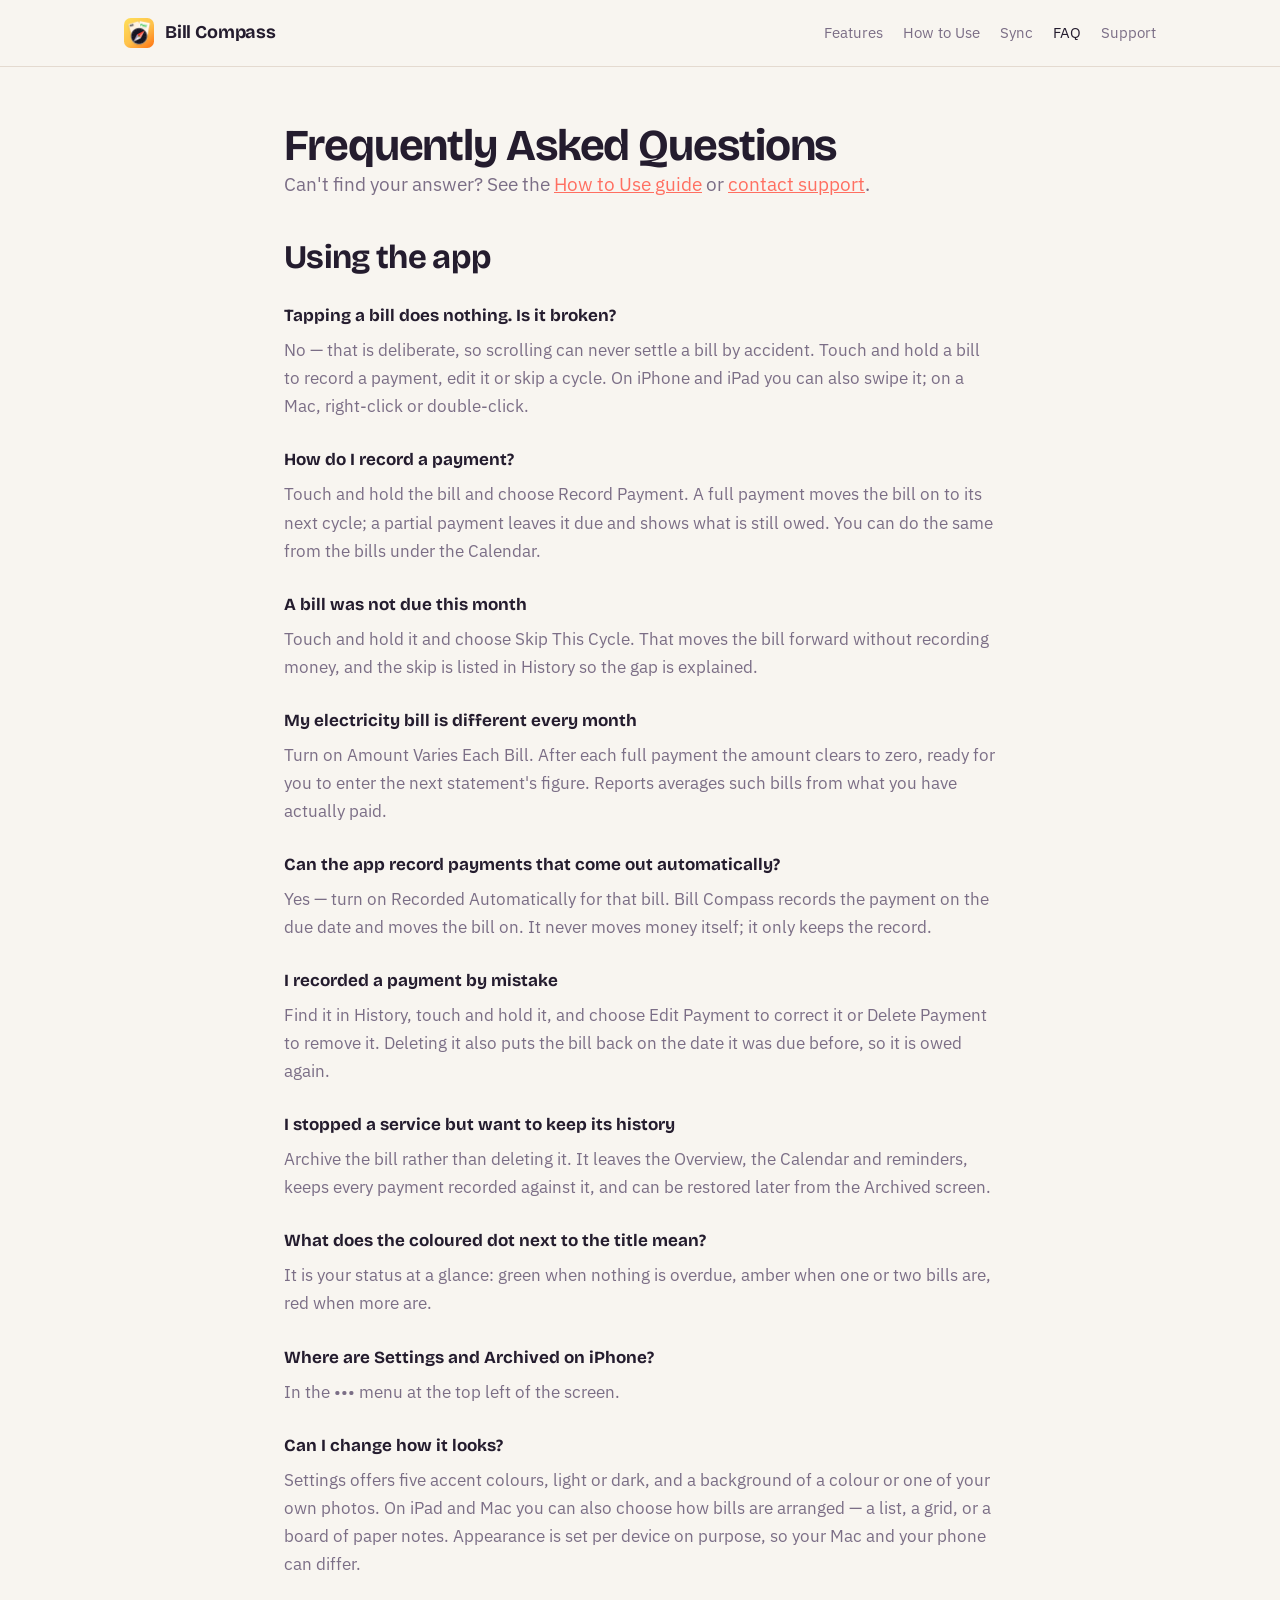
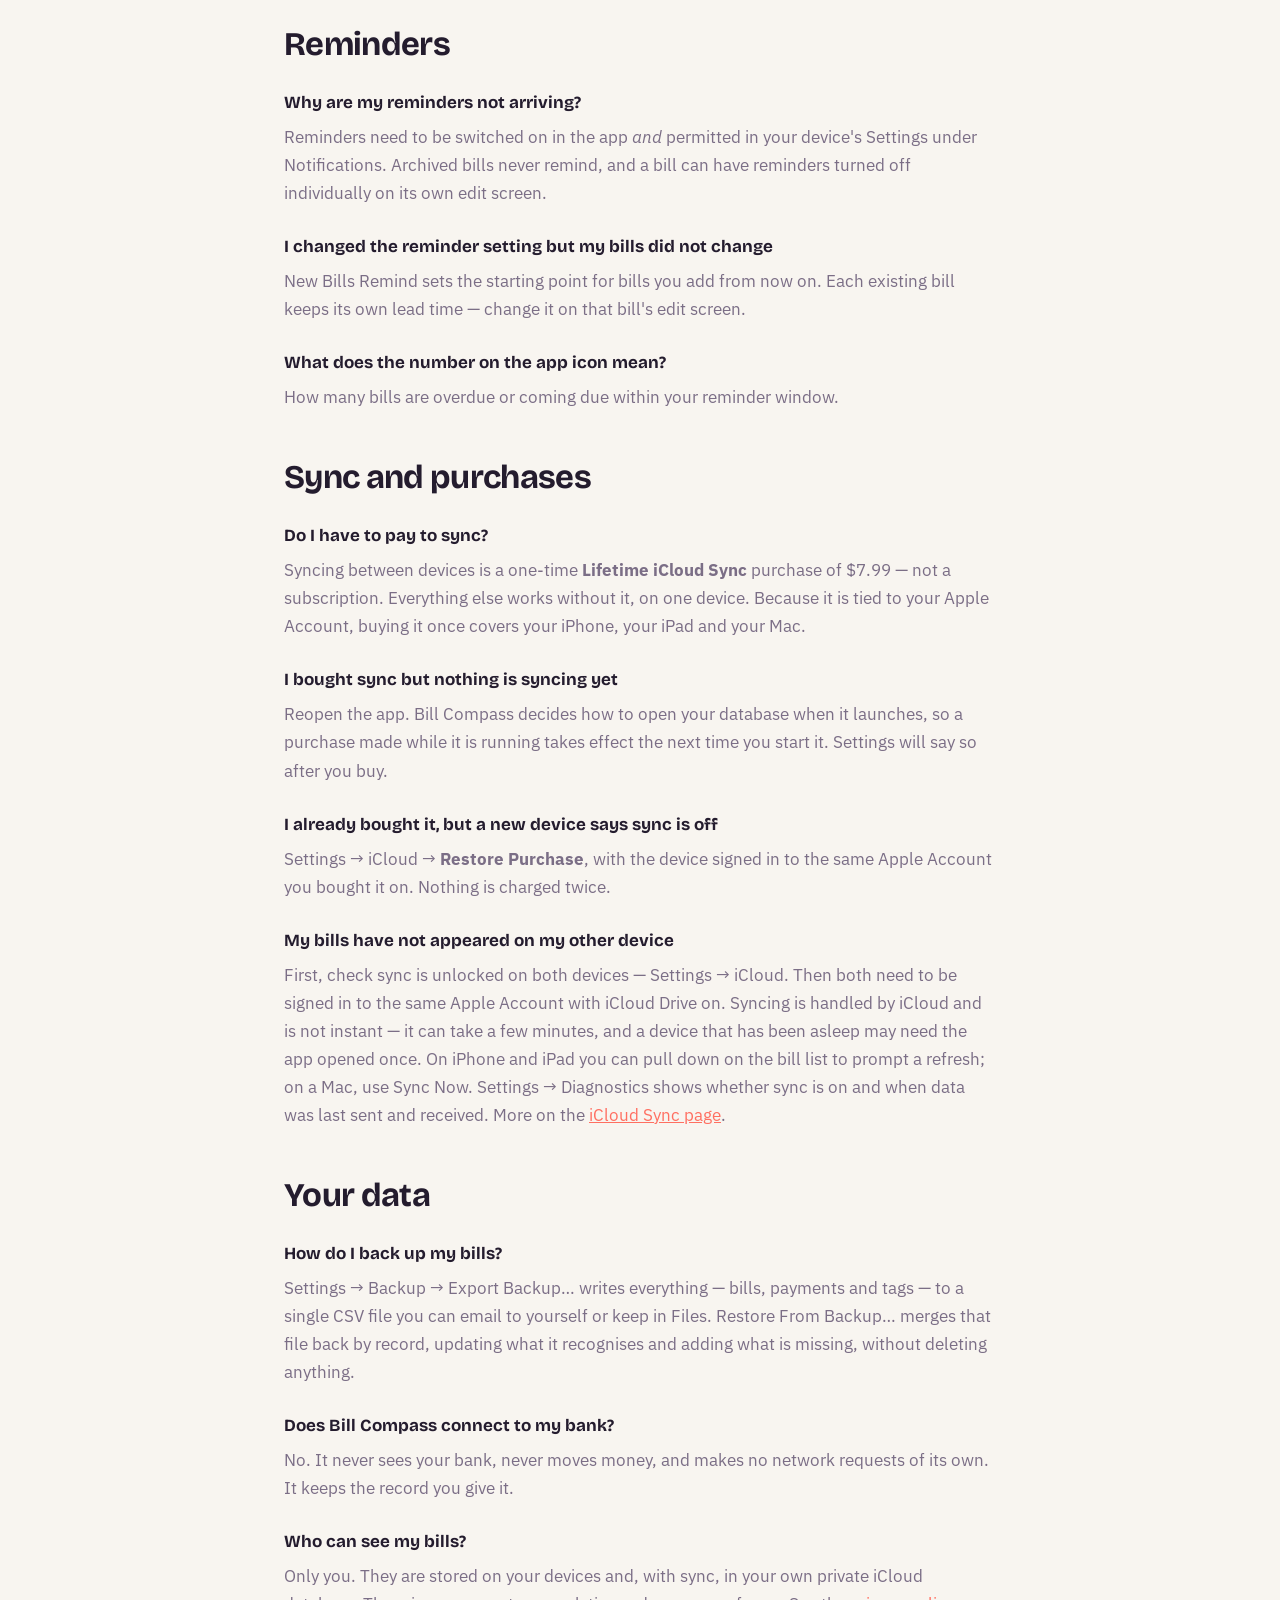
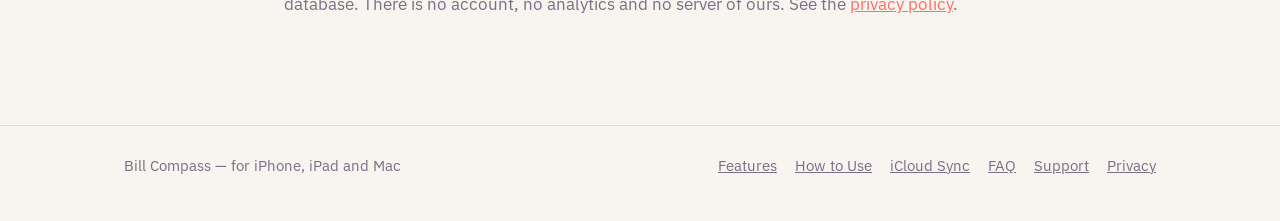
==== faq.html @ 71367f44 "Expand the site into a full product site with a How to Use guide Adds four pages beside the product," ====
<!doctype html>
<html lang="en">
<head>
<meta charset="utf-8">
<meta name="viewport" content="width=device-width, initial-scale=1">
<title>FAQ — Bill Compass</title>
<meta name="description" content="Answers to common Bill Compass questions: recording payments, reminders, iCloud sync and purchases, backups and privacy.">
<link rel="icon" href="assets/icon.png">
<link rel="preconnect" href="https://fonts.googleapis.com">
<link rel="preconnect" href="https://fonts.gstatic.com" crossorigin>
<link rel="stylesheet" href="https://fonts.googleapis.com/css2?family=Bricolage+Grotesque:opsz,wght@12..96,700&family=IBM+Plex+Mono:wght@400&family=IBM+Plex+Sans:wght@400;500&display=swap">
<link rel="stylesheet" href="style.css">
</head>
<body>
<header class="topbar"><div class="wrap">
  <a class="brand" href="index.html"><img src="assets/icon.png" alt=""> Bill Compass</a>
  <nav><a href="features.html">Features</a><a href="guide.html">How to Use</a><a href="sync.html">Sync</a><a href="faq.html" aria-current="page">FAQ</a><a href="support.html">Support</a></nav>
</div></header>
<section><div class="wrap">
  <h1 style="font-size:clamp(30px,5.5vw,44px);margin-top:0">Frequently Asked Questions</h1>
  <p class="lead">Can't find your answer? See the <a href="guide.html">How to Use guide</a> or <a href="support.html">contact support</a>.</p>

  <h2 style="margin-top:40px">Using the app</h2>
  <dl>
    <dt>Tapping a bill does nothing. Is it broken?</dt>
    <dd>No — that is deliberate, so scrolling can never settle a bill by accident. Touch and hold a bill to record a payment, edit it or skip a cycle. On iPhone and iPad you can also swipe it; on a Mac, right-click or double-click.</dd>

    <dt>How do I record a payment?</dt>
    <dd>Touch and hold the bill and choose Record Payment. A full payment moves the bill on to its next cycle; a partial payment leaves it due and shows what is still owed. You can do the same from the bills under the Calendar.</dd>

    <dt>A bill was not due this month</dt>
    <dd>Touch and hold it and choose Skip This Cycle. That moves the bill forward without recording money, and the skip is listed in History so the gap is explained.</dd>

    <dt>My electricity bill is different every month</dt>
    <dd>Turn on Amount Varies Each Bill. After each full payment the amount clears to zero, ready for you to enter the next statement's figure. Reports averages such bills from what you have actually paid.</dd>

    <dt>Can the app record payments that come out automatically?</dt>
    <dd>Yes — turn on Recorded Automatically for that bill. Bill Compass records the payment on the due date and moves the bill on. It never moves money itself; it only keeps the record.</dd>

    <dt>I recorded a payment by mistake</dt>
    <dd>Find it in History, touch and hold it, and choose Edit Payment to correct it or Delete Payment to remove it. Deleting it also puts the bill back on the date it was due before, so it is owed again.</dd>

    <dt>I stopped a service but want to keep its history</dt>
    <dd>Archive the bill rather than deleting it. It leaves the Overview, the Calendar and reminders, keeps every payment recorded against it, and can be restored later from the Archived screen.</dd>

    <dt>What does the coloured dot next to the title mean?</dt>
    <dd>It is your status at a glance: green when nothing is overdue, amber when one or two bills are, red when more are.</dd>

    <dt>Where are Settings and Archived on iPhone?</dt>
    <dd>In the ••• menu at the top left of the screen.</dd>

    <dt>Can I change how it looks?</dt>
    <dd>Settings offers five accent colours, light or dark, and a background of a colour or one of your own photos. On iPad and Mac you can also choose how bills are arranged — a list, a grid, or a board of paper notes. Appearance is set per device on purpose, so your Mac and your phone can differ.</dd>
  </dl>

  <h2 style="margin-top:48px">Reminders</h2>
  <dl>
    <dt>Why are my reminders not arriving?</dt>
    <dd>Reminders need to be switched on in the app <em>and</em> permitted in your device's Settings under Notifications. Archived bills never remind, and a bill can have reminders turned off individually on its own edit screen.</dd>

    <dt>I changed the reminder setting but my bills did not change</dt>
    <dd>New Bills Remind sets the starting point for bills you add from now on. Each existing bill keeps its own lead time — change it on that bill's edit screen.</dd>

    <dt>What does the number on the app icon mean?</dt>
    <dd>How many bills are overdue or coming due within your reminder window.</dd>
  </dl>

  <h2 style="margin-top:48px">Sync and purchases</h2>
  <dl>
    <dt>Do I have to pay to sync?</dt>
    <dd>Syncing between devices is a one-time <b>Lifetime iCloud Sync</b> purchase of $7.99 — not a subscription. Everything else works without it, on one device. Because it is tied to your Apple Account, buying it once covers your iPhone, your iPad and your Mac.</dd>

    <dt>I bought sync but nothing is syncing yet</dt>
    <dd>Reopen the app. Bill Compass decides how to open your database when it launches, so a purchase made while it is running takes effect the next time you start it. Settings will say so after you buy.</dd>

    <dt>I already bought it, but a new device says sync is off</dt>
    <dd>Settings → iCloud → <b>Restore Purchase</b>, with the device signed in to the same Apple Account you bought it on. Nothing is charged twice.</dd>

    <dt>My bills have not appeared on my other device</dt>
    <dd>First, check sync is unlocked on both devices — Settings → iCloud. Then both need to be signed in to the same Apple Account with iCloud Drive on. Syncing is handled by iCloud and is not instant — it can take a few minutes, and a device that has been asleep may need the app opened once. On iPhone and iPad you can pull down on the bill list to prompt a refresh; on a Mac, use Sync Now. Settings → Diagnostics shows whether sync is on and when data was last sent and received. More on the <a href="sync.html">iCloud Sync page</a>.</dd>
  </dl>

  <h2 style="margin-top:48px">Your data</h2>
  <dl>
    <dt>How do I back up my bills?</dt>
    <dd>Settings → Backup → Export Backup… writes everything — bills, payments and tags — to a single CSV file you can email to yourself or keep in Files. Restore From Backup… merges that file back by record, updating what it recognises and adding what is missing, without deleting anything.</dd>

    <dt>Does Bill Compass connect to my bank?</dt>
    <dd>No. It never sees your bank, never moves money, and makes no network requests of its own. It keeps the record you give it.</dd>

    <dt>Who can see my bills?</dt>
    <dd>Only you. They are stored on your devices and, with sync, in your own private iCloud database. There is no account, no analytics and no server of ours. See the <a href="privacy.html">privacy policy</a>.</dd>
  </dl>
</div></section>
<footer><div class="wrap">
  <span>Bill Compass — for iPhone, iPad and Mac</span>
  <nav><a href="features.html">Features</a><a href="guide.html">How to Use</a><a href="sync.html">iCloud Sync</a><a href="faq.html">FAQ</a><a href="support.html">Support</a><a href="privacy.html">Privacy</a></nav>
</div></footer>
</body>
</html>
---- style.css ----
/* Bill Compass — site styles.
   The palette is the app's own: SurfaceBackground, SurfaceCard, the coral
   accent and SignalGreen, so the site and the app agree about colour. */
:root {
  --ground:#F8F5F0; --card:#FFFDFA; --ink:#241C2E; --muted:#7B6E86;
  --hair:#E4DAD0; --accent:#FF6F61; --gold:#C98A12; --green:#0B8F27;
  --display:"Bricolage Grotesque","Trebuchet MS",sans-serif;
  --body:"IBM Plex Sans",-apple-system,BlinkMacSystemFont,"Segoe UI",sans-serif;
  --mono:"IBM Plex Mono",ui-monospace,"SF Mono",monospace;
}
@media (prefers-color-scheme:dark){
  :root{ --ground:#141520; --card:#1E2030; --ink:#F2ECE4; --muted:#9E94AE;
         --hair:#2E3044; --accent:#FF8A75; --gold:#FFC24B; --green:#28E14F; }
}
*{box-sizing:border-box}
html{-webkit-text-size-adjust:100%}
body{margin:0;background:var(--ground);color:var(--ink);font-family:var(--body);
     font-size:17px;line-height:1.65;-webkit-font-smoothing:antialiased}
.wrap{max-width:760px;margin:0 auto;padding:0 24px}
a{color:var(--accent)}
a:focus-visible,summary:focus-visible{outline:2px solid var(--accent);outline-offset:3px;border-radius:4px}

.topbar{border-bottom:1px solid var(--hair)}
.topbar .wrap{display:flex;align-items:center;justify-content:space-between;gap:20px;
              padding-top:18px;padding-bottom:18px}
.brand{display:flex;align-items:center;gap:11px;font-family:var(--display);
       font-weight:700;font-size:18px;color:var(--ink);text-decoration:none;letter-spacing:-.01em}
.brand img{width:30px;height:30px;border-radius:22.37%;display:block}
.topbar nav{display:flex;gap:20px;font-size:15px}
.topbar nav a{color:var(--muted);text-decoration:none}
.topbar nav a:hover,.topbar nav a[aria-current]{color:var(--ink)}

.hero{text-align:center;padding:64px 0 8px}
.hero img.icon{width:128px;height:128px;border-radius:22.37%;
  box-shadow:0 2px 6px rgba(40,20,50,.18),0 24px 48px -24px rgba(40,20,50,.45)}
h1{font-family:var(--display);font-weight:700;letter-spacing:-.025em;line-height:1.04;
   font-size:clamp(34px,6.5vw,54px);margin:26px 0 0;text-wrap:balance}
.tagline{margin:16px auto 0;max-width:34ch;color:var(--muted);font-size:19px}
.platforms{margin:24px 0 0;font-family:var(--mono);font-size:12.5px;letter-spacing:.1em;
           text-transform:uppercase;color:var(--muted)}
.storenote{display:inline-block;margin-top:28px;padding:9px 18px;border:1px solid var(--hair);
  border-radius:999px;font-size:14px;color:var(--muted);background:var(--card)}

section{padding:56px 0}
h2{font-family:var(--display);font-weight:700;letter-spacing:-.02em;line-height:1.12;
   font-size:clamp(25px,4vw,33px);margin:0 0 18px;text-wrap:balance}
h3{font-family:var(--display);font-weight:700;font-size:18px;margin:34px 0 8px;letter-spacing:-.01em}
p{margin:0 0 16px}
.lead{font-size:18.5px;color:var(--muted)}

.features{display:grid;grid-template-columns:repeat(auto-fit,minmax(228px,1fr));gap:26px;
          list-style:none;padding:0;margin:0}
.features li{background:var(--card);border:1px solid var(--hair);border-radius:14px;padding:20px 22px}
.features b{display:block;font-family:var(--display);font-size:16.5px;margin-bottom:5px}
.features span{color:var(--muted);font-size:15px}

.pledge{background:var(--card);border:1px solid var(--hair);border-left:3px solid var(--green);
        border-radius:12px;padding:22px 24px;margin:0 0 30px}
.pledge p:last-child{margin-bottom:0}
.stamp{font-family:var(--mono);font-size:11px;letter-spacing:.13em;text-transform:uppercase;
       color:var(--green);display:block;margin-bottom:7px}

.meta{font-family:var(--mono);font-size:12.5px;letter-spacing:.08em;text-transform:uppercase;
      color:var(--muted);margin:0 0 10px}
dl{margin:0}
dt{font-family:var(--display);font-weight:700;font-size:17px;margin:26px 0 6px}
dd{margin:0 0 16px;color:var(--muted)}
ul.plain{padding-left:20px;color:var(--muted)}
ul.plain li{margin-bottom:8px}
code{font-family:var(--mono);font-size:.88em;background:var(--ground);border:1px solid var(--hair);
     padding:1px 5px;border-radius:4px}

footer{border-top:1px solid var(--hair);margin-top:34px}
footer .wrap{display:flex;flex-wrap:wrap;gap:14px 26px;justify-content:space-between;
             padding-top:28px;padding-bottom:44px;font-size:14.5px;color:var(--muted)}
footer a{color:var(--muted)}
.wide{max-width:1080px;margin:0 auto;padding:0 24px}
.topbar .wrap{max-width:1080px;flex-wrap:wrap}
.topbar nav{flex-wrap:wrap;row-gap:6px}
footer .wrap{max-width:1080px}
footer nav{display:flex;flex-wrap:wrap;gap:6px 18px}

/* Screenshots: a device's own rounded corners, and a hairline so a light
   screenshot keeps its edge on a light page. */
.shot{display:block;width:100%;height:auto;border-radius:26px;border:1px solid var(--hair);
      box-shadow:0 1px 3px rgba(40,20,50,.10),0 22px 44px -26px rgba(40,20,50,.45);background:var(--card)}
.shot.tablet{border-radius:18px}
figure{margin:0}
figcaption{font-size:14px;color:var(--muted);margin-top:12px;text-align:center}

.hero .pair{display:flex;justify-content:center;gap:22px;margin:44px auto 0;max-width:560px}
.hero .pair figure{flex:1;min-width:0}
.hero .pair figure:last-child{margin-top:44px}
.ctas{display:flex;flex-wrap:wrap;justify-content:center;gap:12px;margin-top:26px}
.btn{display:inline-block;padding:11px 20px;border-radius:999px;font-weight:500;font-size:15.5px;
     text-decoration:none;border:1px solid var(--hair);color:var(--ink);background:var(--card)}
.btn.primary{background:var(--accent);border-color:var(--accent);color:#fff}
.btn:hover{border-color:var(--accent)}

/* A screenshot beside the words about it; stacked on a phone. */
.split{display:grid;grid-template-columns:minmax(0,1fr) 280px;gap:48px;align-items:center}
.split.flip{grid-template-columns:280px minmax(0,1fr)}
.split.flip > figure{order:-1}
.split.tabletcol{grid-template-columns:minmax(0,1fr) minmax(0,1.35fr)}
.split h2{margin-top:0}
.features a{color:inherit;text-decoration:none}
.features li:hover{border-color:var(--accent)}

.steps{counter-reset:step;list-style:none;padding:0;margin:0 0 20px}
.steps > li{counter-increment:step;position:relative;padding-left:44px;margin-bottom:14px}
.steps > li::before{content:counter(step);position:absolute;left:0;top:1px;width:28px;height:28px;
  border-radius:50%;background:var(--card);border:1px solid var(--hair);color:var(--accent);
  font-family:var(--display);font-weight:700;font-size:14px;display:grid;place-items:center}
.three{display:grid;grid-template-columns:repeat(auto-fit,minmax(220px,1fr));gap:22px;
       counter-reset:step;list-style:none;padding:0;margin:0}
.three li{counter-increment:step;background:var(--card);border:1px solid var(--hair);border-radius:14px;padding:20px 22px}
.three li::before{content:"0" counter(step);display:block;font-family:var(--mono);font-size:12px;
  letter-spacing:.12em;color:var(--accent);margin-bottom:6px}
.three b{display:block;font-family:var(--display);font-size:17px;margin-bottom:4px}
.three span{color:var(--muted);font-size:15px}

/* A drawing of the touch-and-hold menu, since a screenshot can't catch
   a gesture mid-press. */
.menu{max-width:300px;background:var(--card);border:1px solid var(--hair);border-radius:14px;
      box-shadow:0 18px 40px -24px rgba(40,20,50,.5);margin:6px 0 22px;overflow:hidden;font-size:15.5px}
.menu div{padding:10px 16px;border-top:1px solid var(--hair);display:flex;justify-content:space-between;gap:12px}
.menu div:first-child{border-top:0}
.menu div.gap{border-top:6px solid var(--ground)}
.menu .danger{color:#D93A2B}
.menu small{color:var(--muted);font-family:var(--mono);font-size:11px;letter-spacing:.06em}

.toc{display:flex;flex-wrap:wrap;gap:8px;list-style:none;padding:0;margin:22px 0 0}
.toc a{display:inline-block;padding:6px 13px;border:1px solid var(--hair);border-radius:999px;
       background:var(--card);color:var(--ink);text-decoration:none;font-size:14.5px}
.toc a:hover{border-color:var(--accent)}
.guide h2{scroll-margin-top:20px;padding-top:12px}
.guide section{padding:38px 0;border-top:1px solid var(--hair)}
.guide section:first-of-type{border-top:0}
.tip{background:var(--card);border:1px solid var(--hair);border-radius:12px;padding:14px 18px;
     margin:4px 0 18px;font-size:15.5px;color:var(--muted)}
.tip b{color:var(--ink)}
.fields{display:grid;grid-template-columns:max-content 1fr;gap:8px 20px;margin:4px 0 20px;font-size:15.5px}
.fields dt{margin:0;font-size:15.5px}
.fields dd{margin:0}
.path{font-family:var(--mono);font-size:.86em;white-space:nowrap}
.gallery{display:grid;grid-template-columns:repeat(auto-fit,minmax(210px,1fr));gap:26px;margin-top:10px}
.price{font-family:var(--display);font-weight:700;font-size:44px;letter-spacing:-.02em;line-height:1;margin:6px 0 10px}

@media (max-width:760px){
  .split,.split.flip,.split.tabletcol{grid-template-columns:1fr;gap:26px}
  .split > figure{max-width:280px;margin:0 auto}
  .split.tabletcol > figure{max-width:none}
  .split.flip > figure{order:0}
}
@media (max-width:520px){
  .hero{padding-top:44px}
  .topbar nav{gap:6px 14px;font-size:14px}
  .hero .pair{gap:14px}
  .hero .pair figure:last-child{margin-top:28px}
  .fields{grid-template-columns:1fr;gap:2px}
  .fields dd{margin-bottom:10px}
}
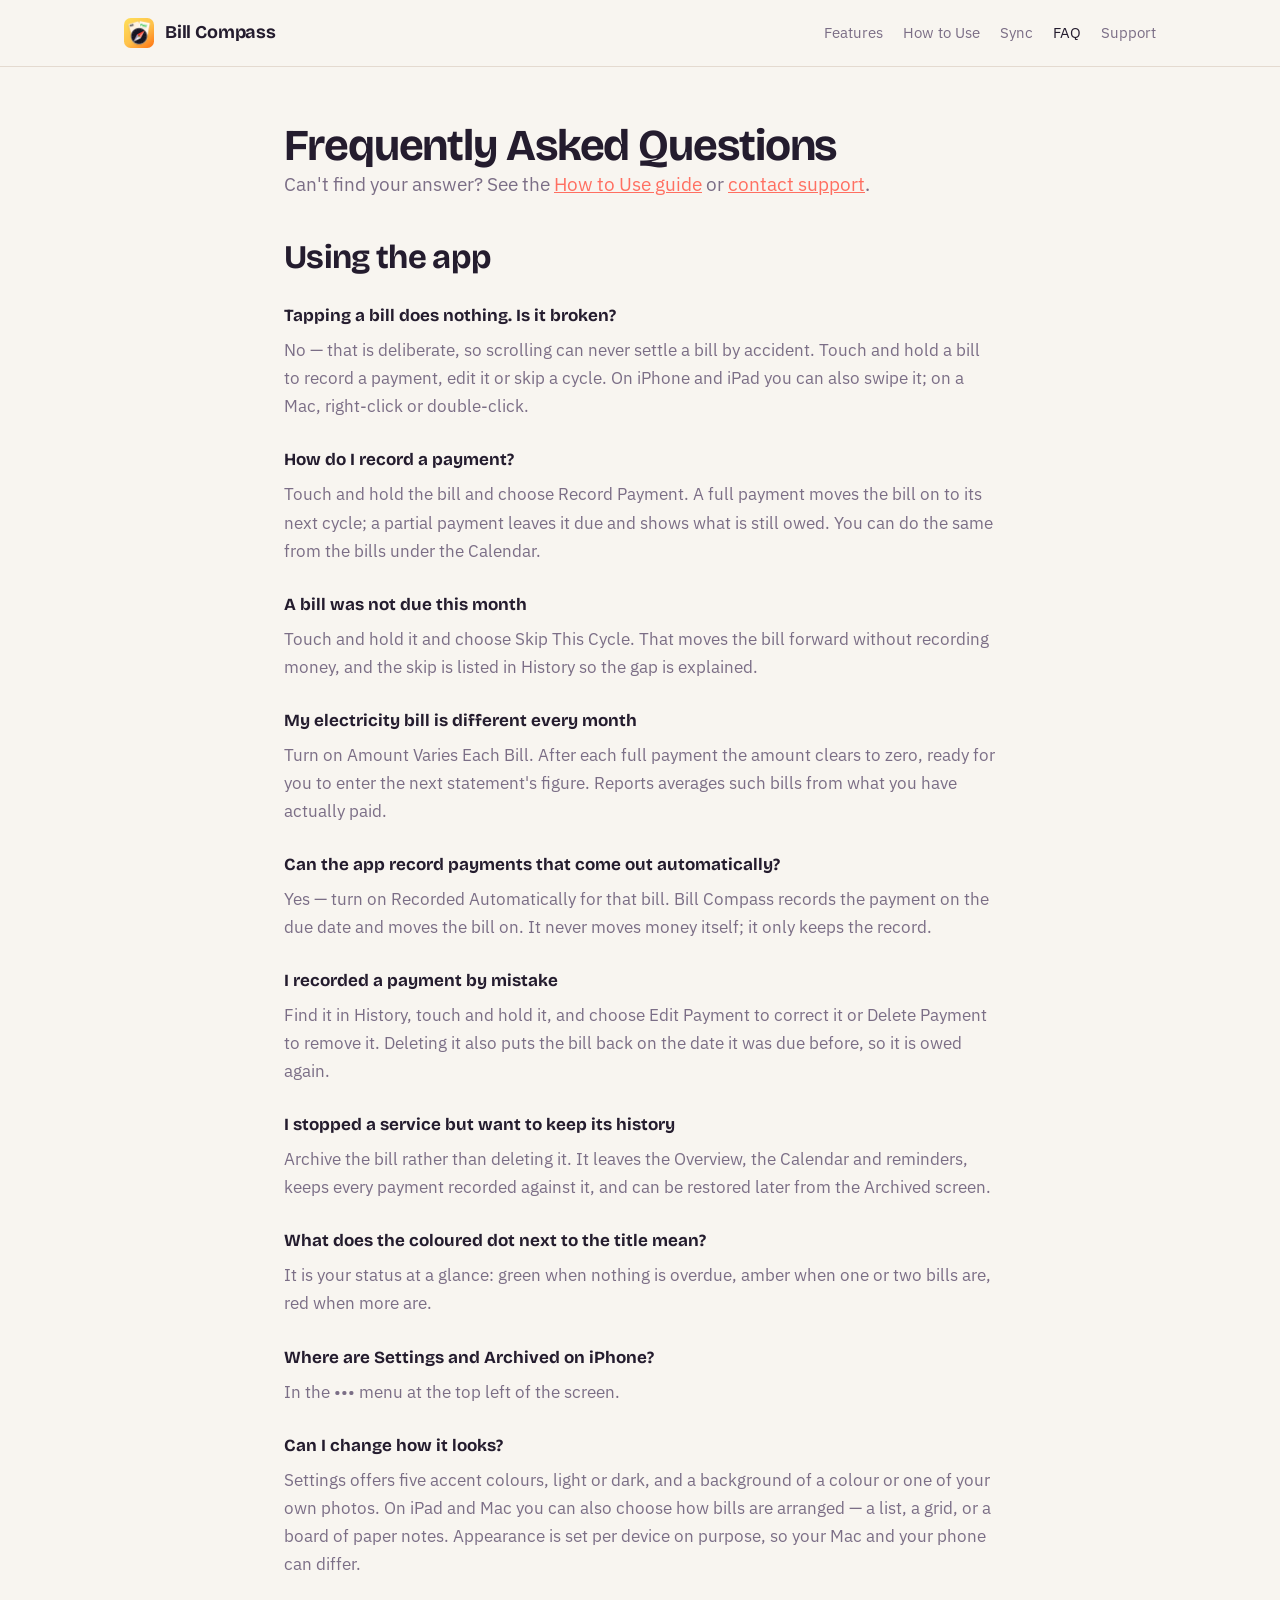
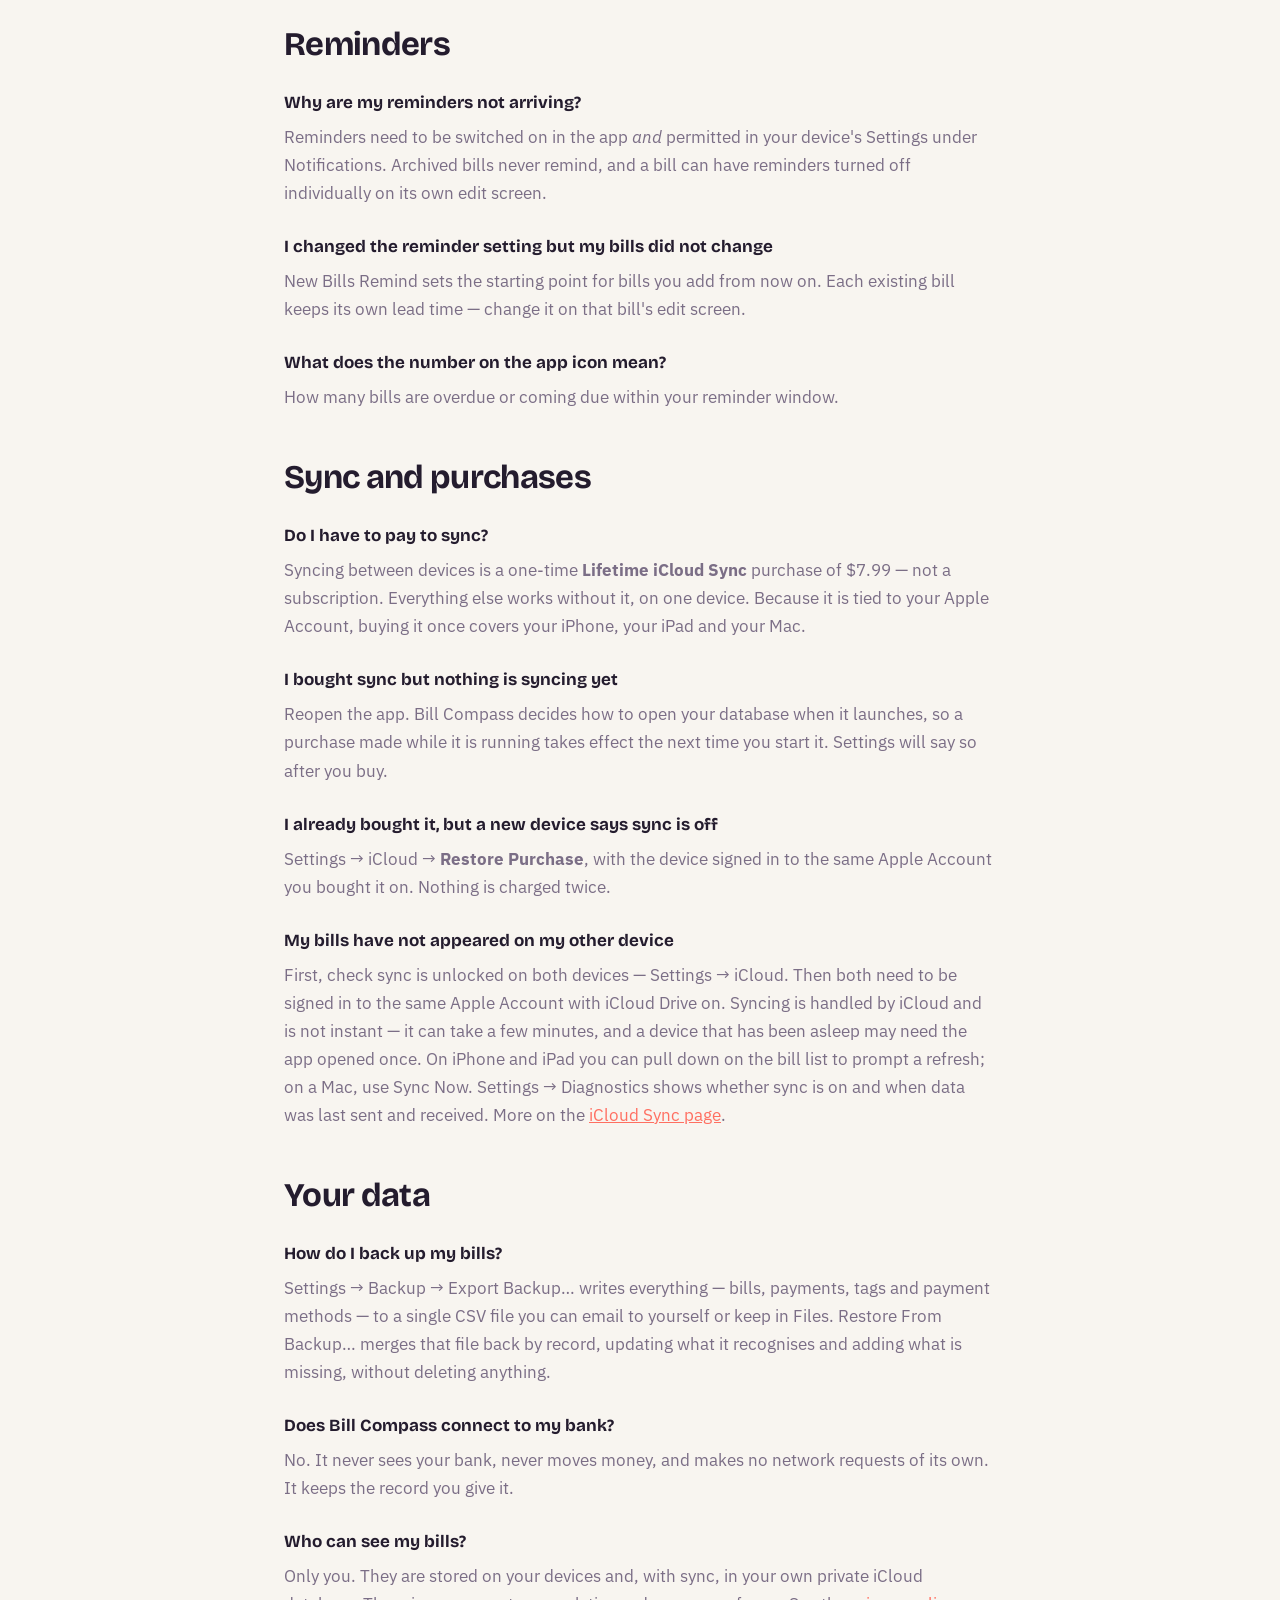
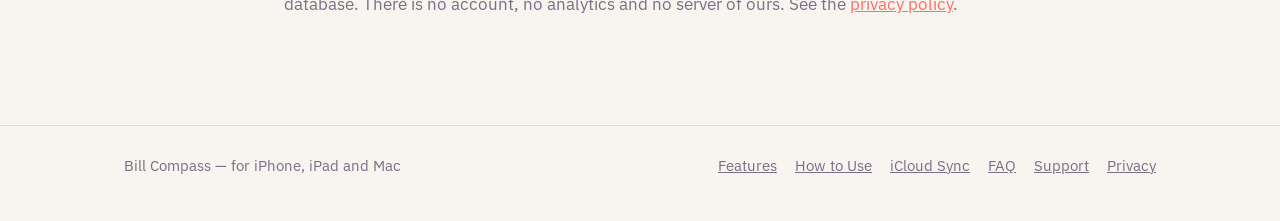
==== commit c32c2713: "Retake the site's screenshots from build 9 The screenshots were a day old and already out of date: R" ====
--- a/faq.html
+++ b/faq.html
@@ -83,7 +83,7 @@
   <h2 style="margin-top:48px">Your data</h2>
   <dl>
     <dt>How do I back up my bills?</dt>
-    <dd>Settings → Backup → Export Backup… writes everything — bills, payments and tags — to a single CSV file you can email to yourself or keep in Files. Restore From Backup… merges that file back by record, updating what it recognises and adding what is missing, without deleting anything.</dd>
+    <dd>Settings → Backup → Export Backup… writes everything — bills, payments, tags and payment methods — to a single CSV file you can email to yourself or keep in Files. Restore From Backup… merges that file back by record, updating what it recognises and adding what is missing, without deleting anything.</dd>
 
     <dt>Does Bill Compass connect to my bank?</dt>
     <dd>No. It never sees your bank, never moves money, and makes no network requests of its own. It keeps the record you give it.</dd>
